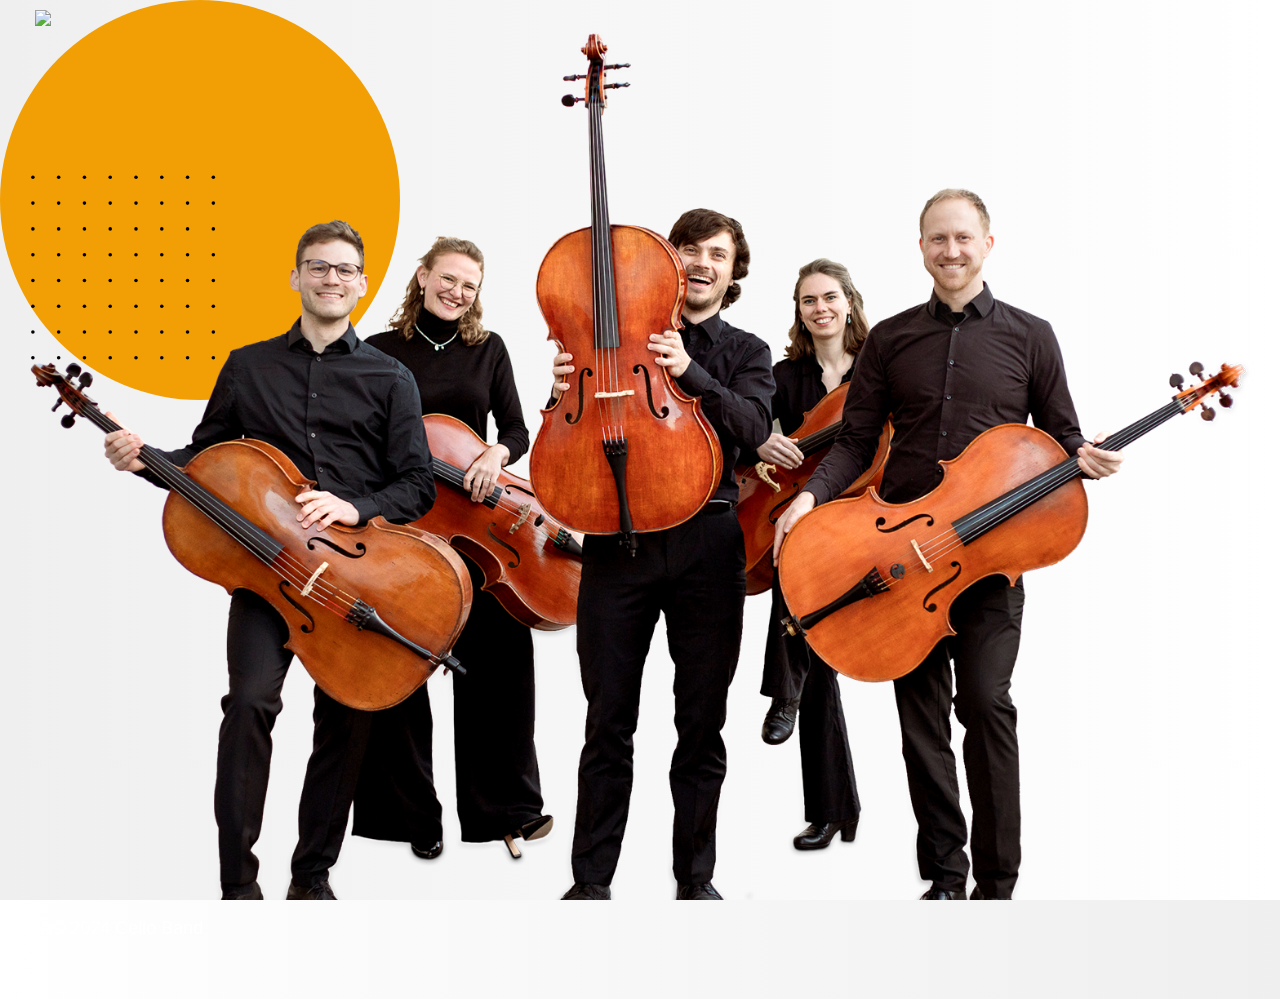
==== entrypage.html @ 480ec6a9 "new styles" ====
<!doctype html>
<html>

<head>
    <title>Die Cello.Band</title>
    <meta name="description" content="Our first page">
    <meta name="keywords" content="html tutorial template">
    <script src="dependencies/bootstrap-5.3.2-dist/js/bootstrap.js" charset="utf-8"></script>
    <script src="dependencies/jquery-3.7.1.slim.min.js" charset="utf-8"></script>
    <script src="dependencies/lodash.min.js" charset="utf-8"></script>
    <script src="dependencies/aos-master/dist/aos.js" charset="utf-8"></script>
    <script src="dependencies/masonry.pkgd.min.js" async></script>
    <script src="dependencies/smooth-scrollbar.js"></script>
    <script src="js/custom.js" charset="utf-8"></script>

    <link rel="stylesheet" href="dependencies/bootstrap-5.3.2-dist/css/bootstrap.css">
    <link rel="stylesheet" href="dependencies/aos-master/dist/aos.css">
    <link rel="stylesheet" href="css/custom.css">
    <meta name="viewport" content="width=device-width, initial-scale=1.0">

</head>

<body>

<header class="header-area">
    <!-- site-navbar start -->
    <div class="navbar-area">
        <!--        <div class="container">-->
        <nav class="site-navbar">
            <!-- site logo -->
            <a href="#home" class="site-logo">
                <img src="img/cello-band-logo.png" style="max-height: 100px;">
            </a>
        </nav>
        <!--        </div>-->
    </div><!-- navbar-area end -->
</header>

<main>


    <div class="container-fluid page-wrapper" style="height: 100vh;
    display: flex; overflow: scroll">


        <!--     -----------------------   Intro   ----------------------- -->
        <div id="intro" class="row align-items-center">
            <div class="col-xl-6 col-lg-6 col-md-6 col-sm-12 sm-margin-top-100">
                <div class="svg-container-1"></div>
                <img src="img/cello-band-foto.png" style="width: 100%;">

            </div>
            <div class="col-xl-6 col-lg-6 col-md-6 col-sm-12 sm-margin-top-150" data-aos="zoom-out-left">
                <h1 class="display-5 fw-bold lh-1 mb-3">Die Cello Band - </br>
                    Cello neu erleben
                </h1>
                <p>Begleite uns auf einer musikalischen Reise voller Innovation und Kreativität durch Karlsruhe und
                    darüber hinaus. Wir schaffen eine frische, moderne Interpretation von Cello-Musik. Unsere Auftritte
                    sind eine Fusion aus klassischen Klängen und zeitgenössischer Energie, die das Publikum in ihren
                    Bann ziehen. Von Gala-Veranstaltungen bis hin zu privaten Feiern bieten wir flexible
                    Buchungsmöglichkeiten für jeden Anlass.

                    </br> </br> Tauche ein in unsere Welt und erlebe das Cello wie nie zuvor!</p>

                <h3 class="mt-5 mb-5">Kontakt und Social Media</h3>
                <div class="social-links">
                    <a href=""><i class="bi bi-envelope"></i></a>
                    <a href=""><i class="bi bi-facebook"></i></a>
                    <a href=""><i class="bi bi-instagram"></i></a>
                </div>


            </div>
        </div>



    </div>

    <footer class="d-flex flex-wrap justify-content-end align-items-center py-3">
        <ul class="nav col-md-4 justify-content-end list-unstyled d-flex">
            <li class="ms-3">© 2024 Cello Band</li>
            <li class="ms-3"><a href="https://www.facebook.com/die.cello.band" target="_blank"><i
                    class="bi-facebook"></i></a></li>
            <li class="ms-3"><a href="https://www.instagram.com/die.cello.band/" target="_blank"><i
                    class="bi-instagram"></i></a></li>
        </ul>
    </footer>
</main>

<script>
    console.log('init')
    AOS.init({
        duration: 600,
    })

    const options = {
        damping: 0.1,
        thumbMinSize: 20,
        renderByPixels: !('ontouchstart' in document),
        alwaysShowTracks: false,
        continuousScrolling: true,
    };
    var Scrollbar = window.Scrollbar;

    Scrollbar.initAll(document.querySelector('#my-scrollbar'), options);
</script>
</body>

</html>
---- css/custom.css ----
@charset "UTF-8";
@import url("../dependencies/icons-1.11.1/font/bootstrap-icons.css");
@import url("https://fonts.googleapis.com/css2?family=family=Poppins:ital,wght@0,100;0,200;0,300;0,400;0,500;0,600;0,700;0,800;0,900;1,100;1,200;1,300;1,400;1,500;1,600;1,700;1,800;1,900&display=swap");
body, html {
  margin: 0;
  padding: 0;
}

body {
  position: relative;
  overflow-y: scroll;
  padding: 0;
  margin: 0;
  width: 100%;
}

main {
  overflow-y: hidden;
}

.container, .container-fluid, .container-xxl, .container-xl, .container-lg, .container-md, .container-sm {
  --bs-gutter-x: 6.5rem;
}

.page-wrapper::before {
  content: "";
  height: 100vh;
  position: fixed;
  left: 0;
  top: 0;
  width: 100%;
  z-index: -1;
  background: rgb(205, 202, 201);
  background: linear-gradient(90deg, rgb(239, 239, 239) 0%, rgb(255, 255, 255) 100%);
}

.px-2 {
  padding-left: 10rem !important;
  padding-right: 10rem !important;
}

.bg-primary, .text-bg-primary {
  background-color: #D96704 !important;
}

.bg-third, .text-bg-third {
  background-color: #D96704 !important;
}

.font-white {
  color: white;
}

body {
  font-family: "Poppins", sans-serif;
  font-size: calc(13px + 0.390625vw);
  font-weight: 400;
  font-style: normal;
  background: rgb(239, 239, 239);
  background: linear-gradient(270deg, rgb(239, 239, 239) 0%, rgb(255, 255, 255) 100%);
}

h1, h2, h3, h4, h5, h6 {
  font-family: "peridot-devanagari", sans-serif;
  font-weight: 900;
  font-style: normal;
  color: black;
}

a {
  text-decoration: none;
  color: #D96704;
}
a:hover {
  color: #D96704;
}

/* navbar regular css start */
.navbar-area {
  z-index: 1;
  padding: 0px 25px;
}

.site-navbar {
  display: flex;
  justify-content: space-between;
  align-items: center;
}

a.site-logo {
  margin: 10px;
}

.site-navbar ul {
  margin: 0;
  padding: 0;
  list-style: none;
  display: flex;
}

.site-navbar ul li a {
  color: black;
  padding: 20px;
  display: block;
  text-decoration: none;
  font-family: "peridot-devanagari", sans-serif;
  font-weight: 900;
  font-style: normal;
}

.site-navbar ul li a:hover {
  background: rgba(255, 255, 255, 0.1);
}

/* navbar regular css end */
/* nav-toggler css start */
.nav-toggler {
  border: 2px solid white;
  padding: 5px;
  background-color: transparent;
  cursor: pointer;
  height: 39px;
  display: none;
}

.nav-toggler span,
.nav-toggler span:before,
.nav-toggler span:after {
  width: 25px;
  height: 2px;
  background-color: black;
  display: block;
  transition: 0.3s;
}

.nav-toggler span:before {
  content: "";
  transform: translateY(-9px);
}

.nav-toggler span:after {
  content: "";
  transform: translateY(6px);
}

.nav-toggler.toggler-open span {
  background-color: transparent;
}

.nav-toggler.toggler-open span:before {
  transform: translateY(0px) rotate(45deg);
}

.nav-toggler.toggler-open span:after {
  transform: translateY(-3px) rotate(-45deg);
}

/* nav-toggler css start */
.header-area {
  position: fixed;
  top: 0;
  z-index: 100;
  width: 100%;
}

@media (min-width: 768px) {
  .container-md, .container-sm, .container {
    max-width: 768px;
  }
}
/* mobile breakpoint start */
@media screen and (max-width: 767px) {
  .container {
    max-width: 768px !important;
  }
  /* navbar css for mobile start */
  .nav-toggler {
    display: block;
  }
  .site-navbar {
    min-height: 60px;
  }
  .site-navbar ul {
    position: absolute;
    width: 100%;
    height: calc(100vh - 60px);
    left: 0;
    top: 60px;
    flex-direction: column;
    align-items: center;
    border-top: 1px solid #444;
    background-color: rgba(255, 255, 255, 0.85);
    max-height: 0;
    overflow: hidden;
    transition: 0.3s;
  }
  .site-navbar ul li {
    width: 100%;
    text-align: center;
  }
  .site-navbar ul li a {
    padding: 25px;
  }
  .site-navbar ul li a:hover {
    background-color: rgba(0, 0, 0, 0.1);
  }
  .site-navbar ul.open {
    max-height: 100vh;
    overflow: visible;
  }
  /* navbar css for mobile end */
}
header {
  font-family: "Poppins", sans-serif;
  font-size: 1em;
  font-weight: normal;
}
header .link-secondary:hover, header .link-secondary:focus, header .link-dark:hover, header .link-dark:focus {
  color: #a84a10 !important;
}

.l-margin-y-150 {
  margin: 150px 0;
}

@media only screen and (max-width: 600px) {
  .sm-margin-top-100 {
    margin-top: 100px;
  }
  .sm-margin-top-150 {
    margin-top: 150px;
  }
}
/* Buttons */
.btn {
  border-radius: 40px;
  padding: 10px 15px;
}

.btn-primary {
  background-color: #D96704;
  border-color: #D96704;
}

.btn-primary:hover, .btn-check:checked + .btn, :not(.btn-check) + .btn:active, .btn:first-child:active, .btn.active, .btn.show {
  background-color: #cc6104;
  border-color: #cc6104;
}

.btn-white {
  background-color: white;
  border-color: white;
  padding-right: 55px !important;
  position: relative;
}
.btn-white::after {
  content: "→";
  width: 40px;
  height: 40px;
  position: absolute;
  color: white;
  background-color: #a84a10;
  border-radius: 40px;
  display: inline-block;
  line-height: 40px;
  top: 3px;
  right: 3px;
  transition: all 0.2s ease;
}
.btn-white:hover {
  background-color: white;
  border-color: white;
}

.icon-square {
  display: inline-flex;
  align-items: center;
  justify-content: center;
  width: 3rem;
  height: 3rem;
  font-size: 1.5rem;
  border-radius: 0.75rem;
}

.svg-container-1 {
  height: 400px;
  width: 400px;
  z-index: -1;
  position: absolute;
  background-image: url(../img/cello-band-vector-1.svg);
  background-size: cover;
  background-repeat: no-repeat;
  background-position: center;
}

.svg-container-2 {
  height: 400px;
  width: 400px;
  z-index: -1;
  right: 400px;
  bottom: -100px;
  position: absolute;
  background-image: url(../img/cello-band-vector-2.svg);
  background-size: cover;
  background-repeat: no-repeat;
  background-position: center;
}

.image-container-1 {
  height: 550px;
  width: 550px;
  z-index: -1;
  right: -250px;
  top: -300px;
  position: absolute;
  background-image: url(../img/cello-band-circle.png);
  background-size: cover;
  background-repeat: no-repeat;
  background-position: center;
}

.carousel-indicators {
  position: unset;
  flex-direction: column;
  width: 100%;
  margin: 0;
  padding: 1em;
}

.carousel-indicators [data-bs-target] {
  text-indent: 0;
  width: 100%;
  height: 100%;
  opacity: 1;
  background-color: transparent;
  border-bottom: 1px solid #000;
  border-top: 0;
  display: flex;
  align-items: center;
  justify-content: space-between;
}

.carousel-indicators [data-bs-target].active {
  color: darkgoldenrod;
}

.carousel-inner img {
  max-height: 400px;
  max-width: 100%;
  padding: 1em;
  margin: auto;
}

.accordion {
  --bs-accordion-bg: transparent;
}
.accordion .accordion-button i {
  margin-right: 10px;
  color: #D96704;
}
.accordion .accordion-button:not(.collapsed) {
  color: #D96704;
  background-color: transparent;
  font-weight: bold;
  box-shadow: inset 0 calc(-1 * var(--bs-accordion-border-width)) 0 var(--bs-accordion-border-color);
}
.accordion .accordion-button:focus, .accordion .accordion-button:active, .accordion .accordion-button:visited {
  border: 0;
}
.accordion .accordion-header {
  background-color: white;
  border-radius: 40px;
}
.accordion .accordion-body {
  padding: 45px;
}
.accordion h2 {
  font-family: "Poppins", sans-serif;
}

.accordion-flush .accordion-item .accordion-button, .accordion-flush .accordion-item .accordion-button.collapsed {
  box-shadow: none;
}

.sticker-container {
  position: fixed;
  display: block;
  width: 50%;
  height: 100vh;
  left: -100px;
}
.sticker-container::after {
  content: "";
  background-image: url(../img/cello-kasten-single.png);
  background-size: contain;
  background-repeat: no-repeat;
  background-position: top right;
  position: fixed;
  left: -175px;
  /* display: block; */
  width: 50%;
  top: 0;
  height: 100vh;
  z-index: -1;
}
@media screen and (max-width: 1024px) {
  .sticker-container::after {
    background-size: cover !important;
    left: -85px;
  }
}
@media screen and (max-width: 576px) {
  .sticker-container::after {
    background-size: cover !important;
    left: -30px !important;
  }
}

.custom-sticker {
  width: 56px;
  position: absolute;
}
.custom-sticker img {
  opacity: 0.8;
  width: 100%;
  -webkit-filter: drop-shadow(-1px 1px 1px #808080);
  filter: drop-shadow(-1px 1px 1px #808080);
}

/* desktop breakpoint start */
@media (min-width: 1025px) {
  .custom-sticker {
    width: 56px;
  }
  .custom-sticker.position-1 {
    top: 90px;
    right: 275px;
  }
  .custom-sticker.position-2 {
    top: 524px;
    right: 213px;
  }
  .custom-sticker.position-3 {
    top: 403px;
    right: 342px;
  }
}
/* mobile breakpoint start */
@media screen and (max-width: 1024px) {
  .custom-sticker {
    width: 90px;
  }
  .custom-sticker.position-1 {
    top: 128px;
    right: 301px;
  }
  .custom-sticker.position-2 {
    top: 824px;
    right: 203px;
  }
  .custom-sticker.position-3 {
    top: 665px;
    right: 238px;
  }
}
.card {
  --main-color: #e09006;
  --sub-color: #e09006;
  --bg-color: white;
  --accent-color: #e09006;
  position: relative;
  width: 270px;
  border-radius: 25px;
  display: flex;
  flex-direction: column;
  gap: 5px;
  background-color: var(--bg-color);
  transition: all 0.2s;
  cursor: pointer;
  border: 0px;
}
.card .card-img-top {
  height: 150px;
  overflow: hidden;
  background-position: center;
  background-size: cover;
  border-radius: 25px 25px 0px 0px;
}
.card .card-img-top img {
  width: 100%;
}

.card::before {
  content: "";
  width: 99%;
  height: 99%;
  background: var(--sub-color);
  position: absolute;
  z-index: -1;
  top: 1px;
  left: 1px;
  border-radius: 25px;
  transition: all 0.3s;
}

.card__wrapper {
  display: flex;
  flex-direction: row;
  justify-content: space-between;
  align-items: center;
}

.card__img {
  width: 100%;
}

.card__title {
  color: var(--main-color);
  font-weight: 900;
  font-size: 25px;
}

.card__subtitle {
  color: var(--sub-color);
  font-weight: 600;
  font-size: 20px;
}

.card__icon {
  width: 40px;
  height: 40px;
  transform: rotate(-45deg);
  transition: all 0.3s;
}

.card__icon svg {
  width: 100%;
  height: 100%;
}

.card__icon g {
  fill: var(--main-color);
}

.card__icon circle, polyline, line {
  stroke: var(--main-color);
}

.card:hover .card__icon {
  transform: rotate(0);
}

.card:hover .card__icon circle, .card:hover .card__icon polyline, .card:hover .card__icon line {
  stroke: var(--accent-color);
}

.card:hover .card__icon g {
  fill: var(--accent-color);
}

.card:hover::before {
  transform: rotate(10deg);
}

.news-icon {
  top: calc(50% - 17px);
  left: 50%;
  font-size: 25px;
}

footer {
  color: white;
}
footer a {
  color: white;
  cursor: pointer;
}

.social-links {
  display: flex;
  margin-left: -20px;
}

.social-links a {
  width: 80px;
  height: 80px;
  line-height: 80px;
  text-align: center;
  text-decoration: none;
  color: #000;
  box-shadow: 0 0 20px 10px rgba(0, 0, 0, 0.05);
  margin: 0 20px;
  border-radius: 50%;
  position: relative;
  overflow: hidden;
  transition: transform 0.5s;
}

.social-links a i {
  font-size: 30px;
  line-height: 80px;
  position: relative;
  z-index: 10;
  transition: color 0.5s;
}

.social-links a::after {
  content: "";
  width: 100%;
  height: 100%;
  top: -90px;
  left: 0;
  background: #000;
  background: linear-gradient(-45deg, #ed1c94, #ffec17);
  position: absolute;
  transition: 0.5s;
}

.social-links a:hover::after {
  top: 0;
}

.social-links a:hover i {
  color: #fff;
}

.social-links a:hover {
  transform: translateY(-10px);
}

/*# sourceMappingURL=custom.css.map */
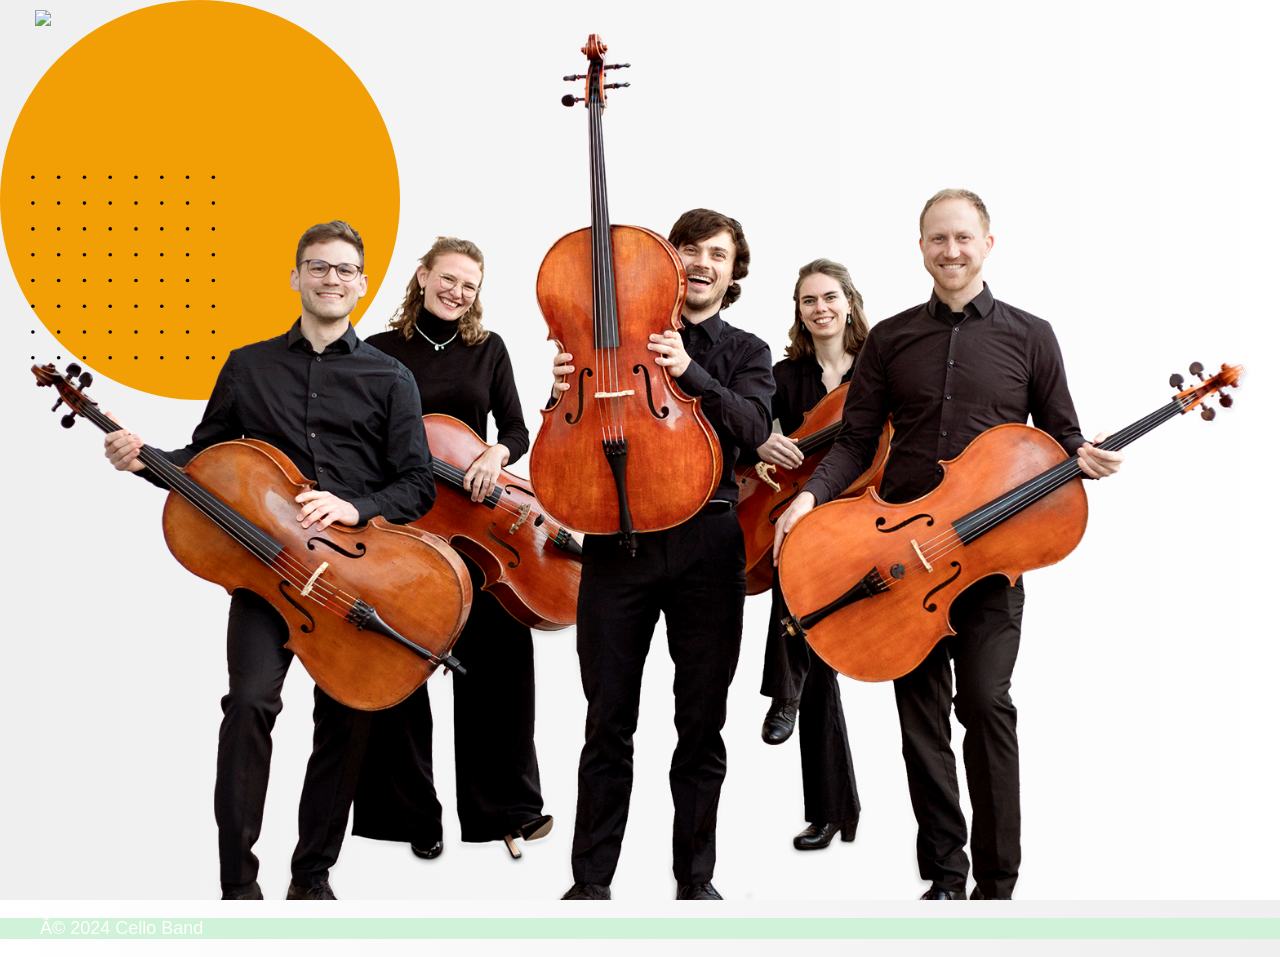
==== commit 78a8cec7: "landing page finished" ====
--- a/entrypage.html
+++ b/entrypage.html
@@ -45,12 +45,12 @@
 
         <!--     -----------------------   Intro   ----------------------- -->
         <div id="intro" class="row align-items-center">
-            <div class="col-xl-6 col-lg-6 col-md-6 col-sm-12 sm-margin-top-100">
+            <div class="position-relative col-xl-6 col-lg-6 col-md-6 col-sm-12 sm-margin-top-150">
                 <div class="svg-container-1"></div>
                 <img src="img/cello-band-foto.png" style="width: 100%;">
 
             </div>
-            <div class="col-xl-6 col-lg-6 col-md-6 col-sm-12 sm-margin-top-150" data-aos="zoom-out-left">
+            <div class="col-xl-6 col-lg-6 col-md-6 col-sm-12 sm-margin-top-150">
                 <h1 class="display-5 fw-bold lh-1 mb-3">Die Cello Band - </br>
                     Cello neu erleben
                 </h1>
@@ -63,10 +63,10 @@
                     </br> </br> Tauche ein in unsere Welt und erlebe das Cello wie nie zuvor!</p>
 
                 <h3 class="mt-5 mb-5">Kontakt und Social Media</h3>
-                <div class="social-links">
-                    <a href=""><i class="bi bi-envelope"></i></a>
-                    <a href=""><i class="bi bi-facebook"></i></a>
-                    <a href=""><i class="bi bi-instagram"></i></a>
+                <div class="social-links mb-5">
+                    <a href="mailto:info@cello.band" target="_blank"><i class="bi bi-envelope"></i></a>
+                    <a class="facebook" href="https://www.facebook.com/die.cello.band" target="_blank"><i class="bi bi-facebook"></i></a>
+                    <a class="instagram" href="https://www.instagram.com/die.cello.band/" target="_blank"><i class="bi bi-instagram"></i></a>
                 </div>
 
 
@@ -77,13 +77,10 @@
 
     </div>
 
-    <footer class="d-flex flex-wrap justify-content-end align-items-center py-3">
-        <ul class="nav col-md-4 justify-content-end list-unstyled d-flex">
+    <footer class="d-flex flex-wrap align-items-center py-3" style="background-color: #d0f2d9;">
+        <ul class="nav col-md-4 justify-content-end list-unstyled d-flex"  style="list-style:none;">
             <li class="ms-3">© 2024 Cello Band</li>
-            <li class="ms-3"><a href="https://www.facebook.com/die.cello.band" target="_blank"><i
-                    class="bi-facebook"></i></a></li>
-            <li class="ms-3"><a href="https://www.instagram.com/die.cello.band/" target="_blank"><i
-                    class="bi-instagram"></i></a></li>
+
         </ul>
     </footer>
 </main>
--- a/css/custom.css
+++ b/css/custom.css
@@ -223,7 +223,7 @@
   margin: 150px 0;
 }
 
-@media only screen and (max-width: 600px) {
+@media only screen and (max-width: 768px) {
   .sm-margin-top-100 {
     margin-top: 100px;
   }
@@ -610,12 +610,19 @@
   height: 100%;
   top: -90px;
   left: 0;
-  background: #000;
-  background: linear-gradient(-45deg, #ed1c94, #ffec17);
+  background: #D96704;
   position: absolute;
   transition: 0.5s;
 }
 
+.social-links a.facebook::after {
+  background: #2f55a4;
+}
+
+.social-links a.instagram::after {
+  background: #FF0069;
+}
+
 .social-links a:hover::after {
   top: 0;
 }
